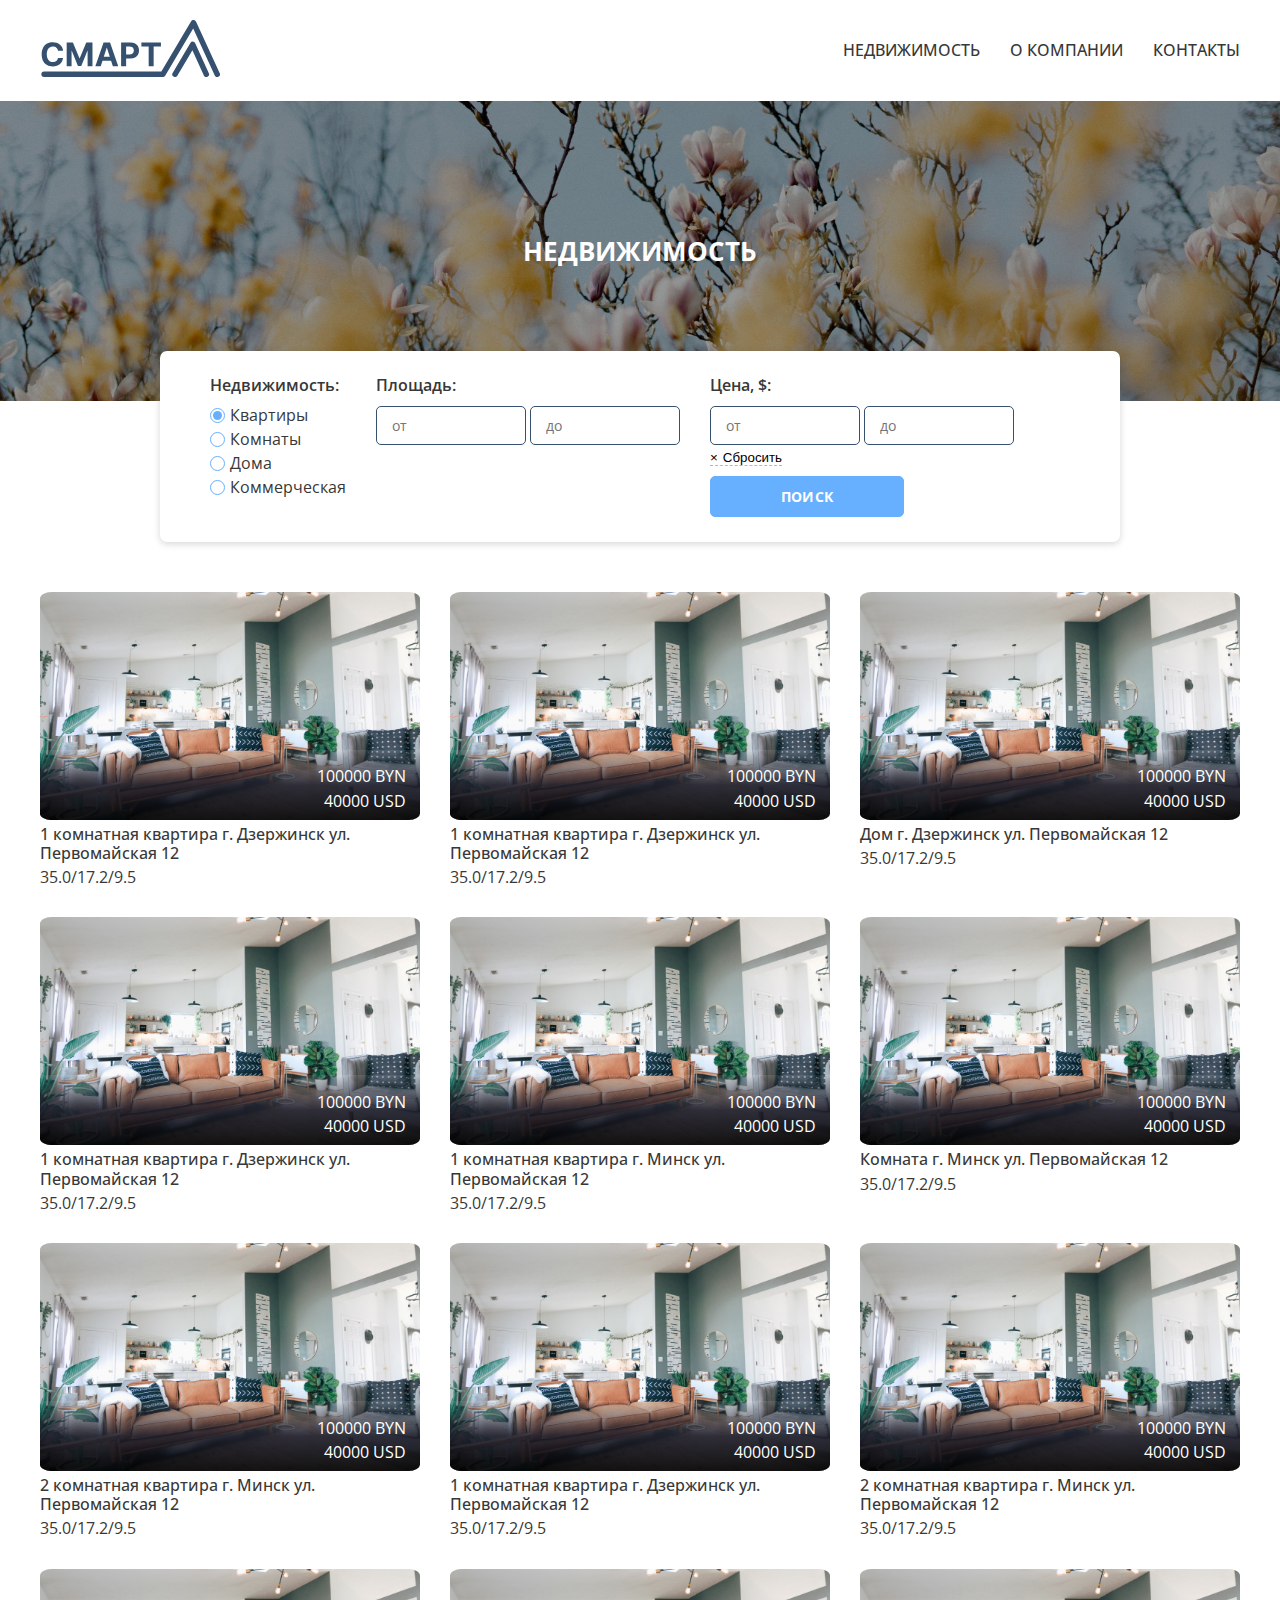
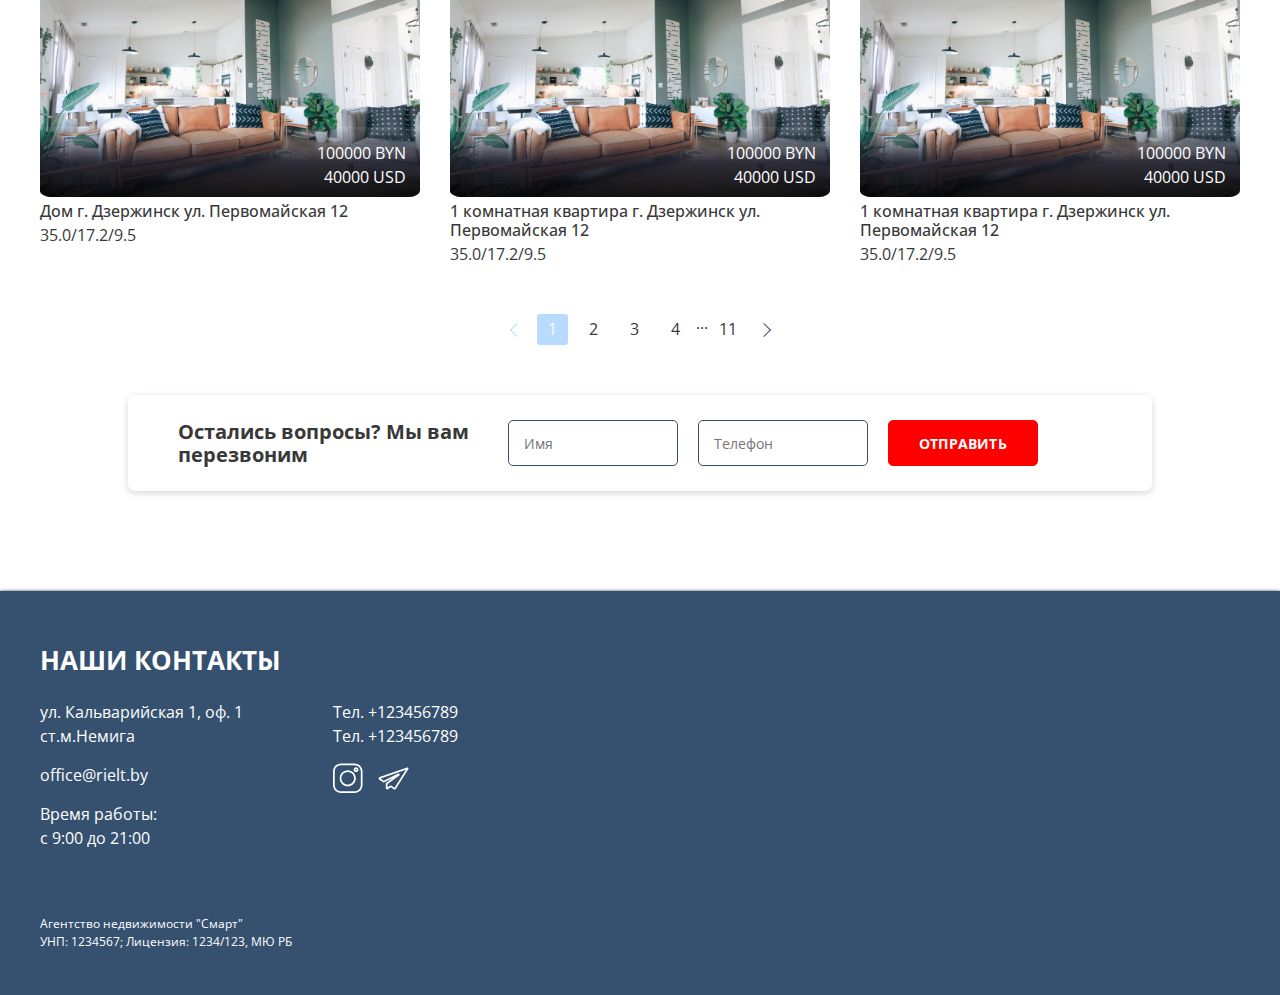
==== property.html @ 2ad7efad "add filter" ====
<!DOCTYPE html>
<html lang="en">
<head>
    <meta charset="UTF-8">
    <meta http-equiv="X-UA-Compatible" content="IE=edge">
    <meta name="viewport" content="width=device-width, initial-scale=1.0">
    <title>Недвижимость</title>
    <link rel="stylesheet" href="css/reset.css">
    <link rel="stylesheet" href="css/style.css">
</head>
<body>
    <header class="header">
        <div class="container">
            <div class="header__wrap">
                <a href="index.html" class="logo">
                    <img src="img/logo.svg" alt="" class="logo__img">
                </a>
                <nav class="menu" id="menu">
                    <ul class="menu__list">
                        <li class="menu__item">
                            <a href="property.html" class="menu__link">НЕДВИЖИМОСТЬ</a>
                        </li>
                        <li class="menu__item">
                            <a href="#" class="menu__link">О КОМПАНИИ</a>
                        </li>
                        <li class="menu__item">
                            <a href="#contacts" class="menu__link">КОНТАКТЫ</a>
                        </li>
                    </ul>
                </nav>
                <div class="popup-bg"></div>
                <div class="burger" id="burger">
                    <span></span>
                </div>
            </div>
        </div>
    </header>
    <main class="property">
        <div class="property__first-screen">
            <h1 class="property__title title">НЕДВИЖИМОСТЬ</h1>
        </div>
        <div class="container">
            <div class="filter">
                <form class="filter__form" name="filter" action="#" method="GET">
                    <div class="filter__col">
                        <div class="filter__title">Недвижимость:</div>
                        <div class="filter__box">
                            <div class="filter__box-item">
                                <input class="filter__box-radio" type="radio" value="flat" id="flat" name="type" checked>
                                <label class="filter__box-label" for="flat">Квартиры</label>
                            </div>
                            <div class="filter__box-item">
                                <input class="filter__box-radio" type="radio" value="room" id="room" name="type">
                                <label class="filter__box-label" for="room">Комнаты</label>
                            </div>
                            <div class="filter__box-item">
                                <input class="filter__box-radio" type="radio" value="house" id="house" name="type">
                                <label class="filter__box-label" for="house">Дома</label>
                            </div>
                            <div class="filter__box-item">
                                <input class="filter__box-radio" type="radio" value="commercial" id="commercial" name="type">
                                <label class="filter__box-label" for="commercial">Коммерческая</label>
                            </div>
                        </div>
                    </div>
                    <div class="filter__col">
                        <div class="filter__title">Площадь:</div>
                        <div class="filter__box">
                            <input min="0" name="min-area" type="number" class="filter__form-input" placeholder="от">
                            <input min="0" name="max-area" type="number" class="filter__form-input" placeholder="до">
                        </div>
                    </div>
                    <div class="filter__col">
                        <div class="filter__title">Цена, $:</div>
                        <div class="filter__box">
                            <input min="0" name="min-price" type="number" class="filter__form-input" placeholder="от">
                            <input min="0" name="max-price" type="number" class="filter__form-input" placeholder="до">
                        </div>
                        <button class="filter__form-reset"  type="reset">Сбросить</button><br>
                        <button class="filter__form-btn" type="submit">Поиск</button>
                    </div>
                </form>
            </div>
            <div class="property__items">
                <a href="#" class="property__item" data-type="flat">
                    <div class="property__item-header">
                        <div class="property__item-bg"></div>
                        <div class="property__item-price">
                            <div class="property__item-price_byn">100000 BYN</div>
                            <div class="property__item-price_usd">40000 USD</div>
                        </div>
                    </div>
                    <div class="property__item-content">
                        <div class="property__item-title">1 комнатная квартира г. Дзержинск ул. Первомайская 12</div>
                        <div class="property__item-desc">35.0/17.2/9.5</div>
                    </div>
                </a>
                <a href="#" class="property__item" data-type="flat">
                    <div class="property__item-header">
                        <div class="property__item-bg"></div>
                        <div class="property__item-price">
                            <div class="property__item-price_byn">100000 BYN</div>
                            <div class="property__item-price_usd">40000 USD</div>
                        </div>
                    </div>
                    <div class="property__item-content">
                        <div class="property__item-title">1 комнатная квартира г. Дзержинск ул. Первомайская 12</div>
                        <div class="property__item-desc">35.0/17.2/9.5</div>
                    </div>
                </a>
                <a href="#" class="property__item" data-type="house">
                    <div class="property__item-header">
                        <div class="property__item-bg"></div>
                        <div class="property__item-price">
                            <div class="property__item-price_byn">100000 BYN</div>
                            <div class="property__item-price_usd">40000 USD</div>
                        </div>
                    </div>
                    <div class="property__item-content">
                        <div class="property__item-title">Дом г. Дзержинск ул. Первомайская 12</div>
                        <div class="property__item-desc">35.0/17.2/9.5</div>
                    </div>
                </a>
                <a href="#" class="property__item" data-type="flat">
                    <div class="property__item-header">
                        <div class="property__item-bg"></div>
                        <div class="property__item-price">
                            <div class="property__item-price_byn">100000 BYN</div>
                            <div class="property__item-price_usd">40000 USD</div>
                        </div>
                    </div>
                    <div class="property__item-content">
                        <div class="property__item-title">1 комнатная квартира г. Дзержинск ул. Первомайская 12</div>
                        <div class="property__item-desc">35.0/17.2/9.5</div>
                    </div>
                </a>
                <a href="#" class="property__item" data-type="flat">
                    <div class="property__item-header">
                        <div class="property__item-bg"></div>
                        <div class="property__item-price">
                            <div class="property__item-price_byn">100000 BYN</div>
                            <div class="property__item-price_usd">40000 USD</div>
                        </div>
                    </div>
                    <div class="property__item-content">
                        <div class="property__item-title">1 комнатная квартира г. Минск ул. Первомайская 12</div>
                        <div class="property__item-desc">35.0/17.2/9.5</div>
                    </div>
                </a>
                <a href="#" class="property__item" data-type="room">
                    <div class="property__item-header">
                        <div class="property__item-bg"></div>
                        <div class="property__item-price">
                            <div class="property__item-price_byn">100000 BYN</div>
                            <div class="property__item-price_usd">40000 USD</div>
                        </div>
                    </div>
                    <div class="property__item-content">
                        <div class="property__item-title">Комната г. Минск ул. Первомайская 12</div>
                        <div class="property__item-desc">35.0/17.2/9.5</div>
                    </div>
                </a>
                <a href="#" class="property__item" data-type="flat">
                    <div class="property__item-header">
                        <div class="property__item-bg"></div>
                        <div class="property__item-price">
                            <div class="property__item-price_byn">100000 BYN</div>
                            <div class="property__item-price_usd">40000 USD</div>
                        </div>
                    </div>
                    <div class="property__item-content">
                        <div class="property__item-title">2 комнатная квартира г. Минск ул. Первомайская 12</div>
                        <div class="property__item-desc">35.0/17.2/9.5</div>
                    </div>
                </a>
                <a href="#" class="property__item" data-type="flat">
                    <div class="property__item-header">
                        <div class="property__item-bg"></div>
                        <div class="property__item-price">
                            <div class="property__item-price_byn">100000 BYN</div>
                            <div class="property__item-price_usd">40000 USD</div>
                        </div>
                    </div>
                    <div class="property__item-content">
                        <div class="property__item-title">1 комнатная квартира г. Дзержинск ул. Первомайская 12</div>
                        <div class="property__item-desc">35.0/17.2/9.5</div>
                    </div>
                </a>
                <a href="#" class="property__item" data-type="flat">
                    <div class="property__item-header">
                        <div class="property__item-bg"></div>
                        <div class="property__item-price">
                            <div class="property__item-price_byn">100000 BYN</div>
                            <div class="property__item-price_usd">40000 USD</div>
                        </div>
                    </div>
                    <div class="property__item-content">
                        <div class="property__item-title">2 комнатная квартира г. Минск ул. Первомайская 12</div>
                        <div class="property__item-desc">35.0/17.2/9.5</div>
                    </div>
                </a>
                <a href="#" class="property__item" data-type="house">
                    <div class="property__item-header">
                        <div class="property__item-bg"></div>
                        <div class="property__item-price">
                            <div class="property__item-price_byn">100000 BYN</div>
                            <div class="property__item-price_usd">40000 USD</div>
                        </div>
                    </div>
                    <div class="property__item-content">
                        <div class="property__item-title">Дом г. Дзержинск ул. Первомайская 12</div>
                        <div class="property__item-desc">35.0/17.2/9.5</div>
                    </div>
                </a>
                <a href="#" class="property__item" data-type="flat">
                    <div class="property__item-header">
                        <div class="property__item-bg"></div>
                        <div class="property__item-price">
                            <div class="property__item-price_byn">100000 BYN</div>
                            <div class="property__item-price_usd">40000 USD</div>
                        </div>
                    </div>
                    <div class="property__item-content">
                        <div class="property__item-title">1 комнатная квартира г. Дзержинск ул. Первомайская 12</div>
                        <div class="property__item-desc">35.0/17.2/9.5</div>
                    </div>
                </a>
                <a href="#" class="property__item" data-type="flat">
                    <div class="property__item-header">
                        <div class="property__item-bg"></div>
                        <div class="property__item-price">
                            <div class="property__item-price_byn">100000 BYN</div>
                            <div class="property__item-price_usd">40000 USD</div>
                        </div>
                    </div>
                    <div class="property__item-content">
                        <div class="property__item-title">1 комнатная квартира г. Дзержинск ул. Первомайская 12</div>
                        <div class="property__item-desc">35.0/17.2/9.5</div>
                    </div>
                </a>
            </div>
            <div class="pagination">
                <a href="#" class="pagination__arrow pagination__arrow-prev disabled" ></a>
                <a href="#" class="pagination__link active">1</a>
                <a href="#" class="pagination__link">2</a>
                <a href="#" class="pagination__link">3</a>
                <a href="#" class="pagination__link">4</a>
                <span class="pagination__dott">...</span>
                <a href="#" class="pagination__link">11</a>
                <a href="#" class="pagination__arrow pagination__arrow-next"></a>
            </div>
        </div>
    </main>
    <div class="callback">
        <!--добавить валидацию-->
        <p class="callback__form-title">Остались вопросы? Мы вам перезвоним</p>
        <form class="callback__form" action="#" method="get">
            <input type="text" class="callback__form-name callback__form-input" placeholder="Имя" required>
            <input type="tel" class="callback__form-tel callback__form-input" placeholder="Телефон" required>
            <input type="submit" value="Отправить" class="callback__form-btn ">
        </form>
    </div>
    <footer class="footer" id="contacts">
        <div class="container">
            <div class="footer__contacts">
                <div class="footer__content">
                    <h2 class="footer__title title">НАШИ КОНТАКТЫ</h2>
                    <div class="footer__content-cols">
                        <div class="footer__content-col">
                            <div class="footer__content-item">
                                <a href="https://yandex.by/maps/-/CCUNQYvogB" class="footer__address" target="_blank">ул. Кальварийская 1, оф. 1 <br> ст.м.Немига</a>
                            </div>
                            <div class="footer__content-item">
                                <a href="mailto:office@rielt.by" class="footer__mail">office@rielt.by</a>
                            </div>
                            <div class="footer__content-item">
                                <p class="footer__working-hours">Время работы: <br> с 9:00 до 21:00</p>
                            </div>
                        </div>
                        <div class="footer__content-col">
                            <div class="footer__content-item">
                                <a href="tel:123456789" class="footer_phone">Тел. +123456789</a><br>
                                <a href="tel:123456789" class="footer_phone">Тел. +123456789</a>
                            </div>
                            <div class="footer__content-item">
                                <a href="#" class="footer__social">
                                    <img src="img/instagram.svg" alt="instagram">
                                    <img src="img/telegram.svg" alt="telegram">
                                </a>
                            </div>
                        </div>
                    </div>
                    <p class="footer__copyright">
                        Агентство недвижимости "Смарт" <br>
                        УНП: 1234567; Лицензия: 1234/123, МЮ РБ
                    </p>
                </div>
                <div class="footer__map">
                    <iframe src="https://yandex.ru/map-widget/v1/?um=constructor%3Ac24a144d5765970cf9c110d0d3dce384e43385ae3bd8b973ca056205f25eb7f3&amp;source=constructor" width="100%" height="400" frameborder="0"></iframe>
                </div>
            </div>

        </div>
    </footer>
    <script src="js/script.js"></script>
</body>
</html>
---- css/style.css ----
@import url("https://fonts.googleapis.com/css2?family=Open+Sans:wght@400;500;600;700&display=swap");
body {
  font-size: 16px;
  line-height: 1.2;
  font-family: 'Open Sans', sans-serif;
  color: #383838;
}

@media (max-width: 768px) {
  body.lock {
    overflow: hidden;
  }
}

a {
  color: inherit;
}

.container {
  max-width: 1240px;
  padding: 0 20px;
  margin: 0 auto;
}

@media (max-width: 768px) {
  .container {
    padding: 0 10px;
  }
}

.title {
  font-size: 26px;
  text-transform: uppercase;
}

@media (max-width: 768px) {
  .title {
    font-size: 22px;
  }
}

.header {
  padding: 20px 0;
}

.header__wrap {
  display: -webkit-box;
  display: -ms-flexbox;
  display: flex;
  -webkit-box-pack: justify;
      -ms-flex-pack: justify;
          justify-content: space-between;
  -webkit-box-align: center;
      -ms-flex-align: center;
          align-items: center;
}

.logo {
  width: 180px;
}

@media (max-width: 992px) {
  .logo {
    width: 100px;
  }
}

.logo__img {
  width: 100%;
}

.menu {
  font-weight: 500;
  position: relative;
}

@media (max-width: 768px) {
  .menu {
    background-color: #000000;
    -webkit-box-orient: vertical;
    -webkit-box-direction: normal;
        -ms-flex-direction: column;
            flex-direction: column;
    position: fixed;
    top: 0;
    right: 0;
    width: 300px;
    height: 100vh;
    -webkit-transform: translateX(100%);
            transform: translateX(100%);
    -webkit-transition: all .3s;
    transition: all .3s;
    z-index: 3;
  }
  .menu.active {
    -webkit-transform: translateX(0);
            transform: translateX(0);
  }
}

.menu__list {
  display: -webkit-box;
  display: -ms-flexbox;
  display: flex;
}

@media (max-width: 768px) {
  .menu__list {
    -webkit-box-orient: vertical;
    -webkit-box-direction: normal;
        -ms-flex-direction: column;
            flex-direction: column;
    font-size: 20px;
    margin-top: 100px;
    color: #d4d4d4;
  }
}

.menu__item {
  margin-left: 30px;
}

@media (max-width: 768px) {
  .menu__item {
    margin-bottom: 50px;
    margin-right: auto;
  }
}

.popup-bg {
  content: '';
  background-color: rgba(50, 50, 50, 0.7);
  position: fixed;
  top: 0;
  left: 0;
  right: 0;
  bottom: 0;
  width: 100%;
  height: 100%;
  opacity: 0;
  visibility: hidden;
}

@media (max-width: 768px) {
  .popup-bg.active {
    visibility: visible;
    opacity: 1;
  }
}

.burger {
  display: none;
}

@media (max-width: 768px) {
  .burger {
    display: block;
    margin-left: 20px;
    width: 30px;
    height: 20px;
    position: relative;
    z-index: 3;
  }
  .burger::before {
    content: '';
    width: 100%;
    height: 2px;
    background-color: #000;
    position: absolute;
    top: 0;
    left: 0;
    -webkit-transition: all .3s;
    transition: all .3s;
  }
  .burger::after {
    content: '';
    width: 100%;
    height: 2px;
    background-color: #000;
    position: absolute;
    bottom: 0;
    left: 0;
    -webkit-transition: all .3s;
    transition: all .3s;
  }
  .burger span {
    width: 100%;
    height: 2px;
    background-color: #000;
    position: absolute;
    top: 9px;
    left: 0;
  }
  .burger.active::before {
    -webkit-transform: rotate(45deg);
            transform: rotate(45deg);
    top: 9px;
    background-color: #d4d4d4;
  }
  .burger.active::after {
    -webkit-transform: rotate(-45deg);
            transform: rotate(-45deg);
    bottom: 9px;
    background-color: #d4d4d4;
  }
  .burger.active span {
    display: none;
  }
}

.first-screen {
  background: url(../img/bg-min.jpg) center no-repeat;
  background-size: cover;
}

@media (max-width: 540px) {
  .first-screen {
    background: url(../img/bg-500.jpg);
  }
}

.first-screen__wrap {
  display: -webkit-box;
  display: -ms-flexbox;
  display: flex;
  -webkit-box-align: center;
      -ms-flex-align: center;
          align-items: center;
  height: 500px;
}

@media (max-width: 768px) {
  .first-screen__wrap {
    height: 400px;
  }
}

@media (max-width: 540px) {
  .first-screen__wrap {
    height: 300px;
  }
}

.first-screen__title {
  color: #fff;
  font-size: 50px;
  max-width: 500px;
}

@media (max-width: 1100px) {
  .first-screen__title {
    font-size: 36px;
    max-width: 400px;
  }
}

@media (max-width: 768px) {
  .first-screen__title {
    font-size: 28px;
    max-width: 300px;
    margin-left: 25px;
  }
}

@media (max-width: 540px) {
  .first-screen__title {
    font-size: 24px;
  }
}

.callback {
  width: 80%;
  margin: -50px auto 100px;
  background-color: #fff;
  -webkit-box-shadow: 0px 2px 7px rgba(56, 56, 56, 0.2);
          box-shadow: 0px 2px 7px rgba(56, 56, 56, 0.2);
  padding: 25px 50px;
  border-radius: 7px;
  display: -webkit-box;
  display: -ms-flexbox;
  display: flex;
  gap: 15px 30px;
}

@media (max-width: 1240px) {
  .callback {
    -webkit-box-orient: vertical;
    -webkit-box-direction: normal;
        -ms-flex-direction: column;
            flex-direction: column;
    -webkit-box-align: center;
        -ms-flex-align: center;
            align-items: center;
    text-align: center;
  }
}

@media (max-width: 460px) {
  .callback {
    width: 90%;
  }
}

.callback__form {
  display: -webkit-box;
  display: -ms-flexbox;
  display: flex;
  gap: 20px;
}

@media (max-width: 840px) {
  .callback__form {
    -webkit-box-orient: vertical;
    -webkit-box-direction: normal;
        -ms-flex-direction: column;
            flex-direction: column;
  }
}

.callback__form-title {
  font-size: 20px;
  line-height: 23px;
  font-weight: 700;
  width: 300px;
}

@media (max-width: 1240px) {
  .callback__form-title {
    width: 100%;
  }
}

@media (max-width: 540px) {
  .callback__form-title {
    font-size: 18px;
    line-height: 20px;
  }
}

.callback__form-input {
  border: 1px solid #35516f;
  border-radius: 5px;
  font-size: 14px;
  line-height: 17px;
  font-family: 'Open Sans', sans-serif;
  padding: 10px 15px;
  width: 170px;
}

@media (max-width: 840px) {
  .callback__form-input {
    width: 300px;
  }
}

@media (max-width: 460px) {
  .callback__form-input {
    width: 200px;
  }
}

.callback__form-input:focus {
  outline: 1px solid #ffffff;
}

.callback__form-input::-webkit-input-placeholder {
  font-family: 'Open Sans', sans-serif;
  font-size: 14px;
  line-height: 17px;
}

.callback__form-input:-ms-input-placeholder {
  font-family: 'Open Sans', sans-serif;
  font-size: 14px;
  line-height: 17px;
}

.callback__form-input::-ms-input-placeholder {
  font-family: 'Open Sans', sans-serif;
  font-size: 14px;
  line-height: 17px;
}

.callback__form-input::placeholder {
  font-family: 'Open Sans', sans-serif;
  font-size: 14px;
  line-height: 17px;
}

.callback__form-btn {
  padding: 10px 30px;
  border: none;
  background-color: red;
  border: 1px solid red;
  -webkit-transition: all 0.3s;
  transition: all 0.3s;
  border-radius: 5px;
  cursor: pointer;
  font-size: 14px;
  font-weight: 700;
  letter-spacing: 0.2px;
  font-family: 'Open Sans', sans-serif;
  color: #fff;
  text-transform: uppercase;
}

.callback__form-btn:hover {
  background-color: #cc0000;
  border-color: #cc0000;
}

.about {
  margin-bottom: 150px;
}

.about__title {
  text-align: center;
  margin-bottom: 50px;
}

@media (max-width: 768px) {
  .about__title {
    margin-bottom: 30px;
  }
}

.about__list {
  display: -webkit-box;
  display: -ms-flexbox;
  display: flex;
  -webkit-box-pack: center;
      -ms-flex-pack: center;
          justify-content: center;
  -ms-flex-wrap: wrap;
      flex-wrap: wrap;
  gap: 40px;
  list-style: none;
}

@media (max-width: 992px) {
  .about__list {
    gap: 20px;
  }
}

@media (max-width: 540px) {
  .about__list {
    gap: 10px;
  }
}

.about__item {
  height: 284px;
  width: 284px;
  border-radius: 7px;
  background-color: #35516f;
  display: -webkit-box;
  display: -ms-flexbox;
  display: flex;
  -webkit-box-orient: vertical;
  -webkit-box-direction: normal;
      -ms-flex-direction: column;
          flex-direction: column;
  -webkit-box-pack: center;
      -ms-flex-pack: center;
          justify-content: center;
  -webkit-box-align: center;
      -ms-flex-align: center;
          align-items: center;
  padding: 25px;
  font-size: 28px;
  color: #fff;
  text-align: center;
  -webkit-transition: all 0.3s;
  transition: all 0.3s;
}

@media (max-width: 768px) {
  .about__item {
    width: 200px;
    height: 200px;
    font-size: 20px;
    padding: 15px 10px;
  }
}

@media (max-width: 500px) {
  .about__item {
    width: 140px;
    height: 140px;
    font-size: 16px;
  }
}

.about__item:hover {
  background-color: #456a92;
}

.about__item span {
  font-size: 46px;
  font-weight: 700;
}

@media (max-width: 992px) {
  .about__item span {
    font-size: 36px;
  }
}

@media (max-width: 500px) {
  .about__item span {
    font-size: 20px;
  }
}

.team {
  margin-bottom: 150px;
}

.team__wrap {
  text-align: center;
}

.team__title {
  margin-bottom: 50px;
  text-align: center;
}

@media (max-width: 768px) {
  .team__title {
    margin-bottom: 30px;
  }
}

.team__list {
  list-style: none;
  display: -webkit-box;
  display: -ms-flexbox;
  display: flex;
  -webkit-box-pack: center;
      -ms-flex-pack: center;
          justify-content: center;
  -ms-flex-wrap: wrap;
      flex-wrap: wrap;
  gap: 30px;
  margin-bottom: 50px;
}

.team__item {
  width: 277px;
  -webkit-box-shadow: 0px 1px 2px #c4ccd6;
          box-shadow: 0px 1px 2px #c4ccd6;
  padding-bottom: 15px;
  border-radius: 5px;
  overflow: hidden;
}

@media (max-width: 1240px) {
  .team__item {
    width: 240px;
  }
}

.team__item-img {
  width: 100%;
  height: 360px;
  -o-object-fit: cover;
     object-fit: cover;
  -o-object-position: center top;
     object-position: center top;
}

@media (max-width: 1240px) {
  .team__item-img {
    height: 320px;
  }
}

.team__item-name {
  font-weight: 700;
  margin: 10px 0;
  font-size: 20px;
}

@media (max-width: 768px) {
  .team__item-name {
    font-size: 18px;
    margin-bottom: 5px;
  }
}

.team__btn {
  padding: 20px 40px;
  background-color: #007bff;
  border-radius: 7px;
  color: #fff;
  display: inline-block;
  text-align: center;
  -webkit-transition: all .3s;
  transition: all .3s;
  font-weight: 700;
  letter-spacing: 0.2px;
  text-transform: uppercase;
}

@media (max-width: 768px) {
  .team__btn {
    padding: 20px 20px;
  }
}

.team__btn:hover {
  background-color: #3395ff;
}

.work {
  margin-bottom: 150px;
}

.work__title {
  text-align: center;
  margin-bottom: 50px;
}

@media (max-width: 768px) {
  .work__title {
    margin-bottom: 30px;
  }
}

.work__list {
  list-style: none;
  position: relative;
}

.work__list::before {
  content: '';
  position: absolute;
  top: 10px;
  bottom: 40px;
  left: 50%;
  border-left: 1px solid #b9dbff;
}

@media (max-width: 992px) {
  .work__list::before {
    display: none;
  }
}

.work__item {
  display: -webkit-box;
  display: -ms-flexbox;
  display: flex;
  width: 50%;
  min-height: 130px;
  position: relative;
  margin-bottom: 50px;
  font-size: 20px;
}

@media (max-width: 992px) {
  .work__item {
    width: 100%;
  }
}

.work__item:hover .work__item-num {
  background-color: #86c1ff;
}

.work__item:hover .work__item-content {
  -webkit-box-shadow: 1px 2px 10px #c3c7cb;
          box-shadow: 1px 2px 10px #c3c7cb;
}

.work__item:nth-child(even) {
  margin-left: auto;
}

.work__item-content {
  margin-right: 80px;
  padding: 30px 50px;
  -webkit-box-shadow: 0px 1px 10px #e2e6eb;
          box-shadow: 0px 1px 10px #e2e6eb;
  position: relative;
  -webkit-transition: all 0.3s;
  transition: all 0.3s;
}

@media (max-width: 992px) {
  .work__item-content {
    margin-left: 170px;
    width: 600px;
    margin-right: 0;
  }
}

.work__item-content::after {
  content: '';
  position: absolute;
  top: 50%;
  left: 100%;
  border-left: 25px solid #f1f1f1;
  border-top: 10px solid transparent;
  border-bottom: 25px solid transparent;
  border-right: 10px solid transparent;
  -webkit-transform: translateY(-50%);
          transform: translateY(-50%);
}

@media (max-width: 992px) {
  .work__item-content::after {
    left: auto;
    right: 100%;
    border-left: 10px solid transparent;
    border-top: 10px solid transparent;
    border-bottom: 25px solid transparent;
    border-right: 25px solid #f1f1f1;
  }
}

.work__item:nth-child(even) .work__item-content {
  margin-right: 0;
  margin-left: 170px;
}

.work__item:nth-child(even) .work__item-content::after {
  left: auto;
  right: 100%;
  border-left: 10px solid transparent;
  border-top: 10px solid transparent;
  border-bottom: 25px solid transparent;
  border-right: 25px solid #f1f1f1;
}

.work__item-title {
  font-size: 20px;
  font-weight: 700;
  margin-bottom: 10px;
  text-transform: uppercase;
}

.work__item-num {
  position: absolute;
  top: 10px;
  right: 0px;
  width: 100px;
  height: 100px;
  background-color: #b9dbff;
  border-radius: 50%;
  margin: 0 -50px;
  display: -webkit-box;
  display: -ms-flexbox;
  display: flex;
  -webkit-box-pack: center;
      -ms-flex-pack: center;
          justify-content: center;
  -webkit-box-align: center;
      -ms-flex-align: center;
          align-items: center;
  color: #007bff;
  font-weight: 700;
  font-size: 20px;
  -webkit-transition: all 0.3s;
  transition: all 0.3s;
}

@media (max-width: 992px) {
  .work__item-num {
    right: 90%;
  }
}

.work__item-num span {
  width: 50px;
  height: 50px;
  border-radius: 50%;
  background-color: #fff;
  text-align: center;
  padding-top: 13px;
}

.work__item:nth-child(even) .work__item-num {
  position: absolute;
  top: 10px;
  right: 100%;
}

@media (max-width: 992px) {
  .work__item:nth-child(even) .work__item-num {
    right: 90%;
  }
}

.footer {
  background-color: #35516f;
  color: #fff;
  -webkit-box-shadow: 0 0 3px #35516f;
          box-shadow: 0 0 3px #35516f;
}

.footer__contacts {
  display: -webkit-box;
  display: -ms-flexbox;
  display: flex;
  -webkit-box-pack: justify;
      -ms-flex-pack: justify;
          justify-content: space-between;
  gap: 50px;
}

.footer__content {
  padding: 50px 0 30px;
  line-height: 1.5;
}

.footer__content-item {
  margin-bottom: 15px;
}

.footer__title {
  margin-bottom: 20px;
}

.footer__content-cols {
  display: -webkit-box;
  display: -ms-flexbox;
  display: flex;
  gap: 90px;
  margin-bottom: 50px;
}

.footer__social {
  display: -webkit-box;
  display: -ms-flexbox;
  display: flex;
  gap: 15px;
}

.footer__copyright {
  font-size: 12px;
}

.footer__map {
  width: 50%;
}

.property {
  margin-bottom: 100px;
}

.property__title {
  color: #fff;
  text-align: center;
}

.property__first-screen {
  background: url(../img/property-bg-min.jpg) center no-repeat;
  background-size: cover;
  height: 300px;
  display: -webkit-box;
  display: -ms-flexbox;
  display: flex;
  -webkit-box-pack: center;
      -ms-flex-pack: center;
          justify-content: center;
  -webkit-box-align: center;
      -ms-flex-align: center;
          align-items: center;
}

.property__items {
  display: -ms-grid;
  display: grid;
  -ms-grid-columns: (1fr)[3];
      grid-template-columns: repeat(3, 1fr);
  gap: 30px;
}

.property__item.hide {
  display: none;
}

.property__item-header {
  padding-top: 60%;
  position: relative;
  border-radius: 3%;
  overflow: hidden;
  margin-bottom: 5px;
}

.property__item-bg {
  background: url(../img/flat.jpg) center no-repeat;
  background-size: cover;
  height: 100%;
  width: 100%;
  position: absolute;
  top: 0;
  left: 0;
}

.property__item-bg::after {
  content: '';
  background: -webkit-gradient(linear, left bottom, left top, from(black), color-stop(50%, #1f1f2b), to(rgba(255, 255, 255, 0.1)));
  background: linear-gradient(0deg, black 0%, #1f1f2b 50%, rgba(255, 255, 255, 0.1) 100%);
  opacity: 0.9;
  position: absolute;
  bottom: 0;
  left: 0;
  right: 0;
  height: 70px;
}

.property__item-price {
  position: absolute;
  right: 0;
  bottom: 0;
  padding: 9px 14px;
  color: #fff;
  text-align: right;
}

.property__item-price_byn {
  margin-bottom: 5px;
}

.property__item-title {
  margin-bottom: 5px;
  font-weight: 500;
}

.filter {
  margin: -50px auto 50px;
  width: 80%;
  background-color: #fff;
  -webkit-box-shadow: 0px 2px 7px rgba(56, 56, 56, 0.2);
          box-shadow: 0px 2px 7px rgba(56, 56, 56, 0.2);
  padding: 25px 50px;
  border-radius: 7px;
}

.filter__title {
  margin-bottom: 10px;
  font-weight: 600;
}

.filter__box-item {
  margin-bottom: 5px;
  display: -webkit-box;
  display: -ms-flexbox;
  display: flex;
  -webkit-box-align: center;
      -ms-flex-align: center;
          align-items: center;
}

.filter__box-radio {
  opacity: 0;
  width: 0;
  height: 0;
  visibility: hidden;
  position: absolute;
}

.filter__box-radio:checked ~ .filter__box-label::after {
  background-color: #66b0ff;
}

.filter__box-label {
  position: relative;
  padding-left: 20px;
}

.filter__box-label::before {
  content: '';
  width: 15px;
  height: 15px;
  border: 1px solid #66b0ff;
  border-radius: 50%;
  position: absolute;
  top: 2px;
  left: 0;
}

.filter__box-label::after {
  content: '';
  width: 9px;
  height: 9px;
  background-color: transparent;
  border-radius: 50%;
  position: absolute;
  top: 5px;
  left: 3px;
}

.filter__form {
  display: -webkit-box;
  display: -ms-flexbox;
  display: flex;
  gap: 30px;
}

.filter__form-input {
  border: 1px solid #35516f;
  border-radius: 5px;
  font-size: 14px;
  line-height: 17px;
  font-family: 'Open Sans', sans-serif;
  padding: 10px 15px;
  width: 150px;
}

.filter__form-input:focus {
  outline: 1px solid #ffffff;
}

.filter__form-btn {
  padding: 10px 70px;
  border: none;
  background-color: #66b0ff;
  border: 1px solid #66b0ff;
  -webkit-transition: all 0.3s;
  transition: all 0.3s;
  border-radius: 5px;
  cursor: pointer;
  font-size: 14px;
  font-weight: 700;
  letter-spacing: 0.2px;
  font-family: 'Open Sans', sans-serif;
  color: #fff;
  text-transform: uppercase;
  margin-top: 10px;
}

.filter__form-btn:hover {
  background-color: #0062cc;
  border-color: #0062cc;
}

.filter__form-reset {
  border: none;
  background-color: transparent;
  cursor: pointer;
  margin-top: 5px;
  border-bottom: 1px dashed #b8b8b8;
  padding: 0;
}

.filter__form-reset::before {
  content: '\00d7';
  padding-right: 5px;
}

.pagination {
  display: -webkit-box;
  display: -ms-flexbox;
  display: flex;
  -webkit-box-pack: center;
      -ms-flex-pack: center;
          justify-content: center;
  padding: 50px 0 0;
}

.pagination__link {
  margin: 0 5px;
  display: block;
  width: 31px;
  height: 31px;
  text-align: center;
  line-height: 31px;
  border-radius: 3px;
}

.pagination__link.active {
  background-color: #b9dbff;
  color: #fff;
  cursor: default;
  pointer-events: none;
}

.pagination__arrow::after {
  content: '';
  width: 10px;
  height: 10px;
  border-color: #35516f;
  border-style: solid;
  border-width: 0 0 1px 1px;
  display: block;
  position: relative;
  top: 11px;
}

.pagination__arrow-prev::after {
  -webkit-transform: translateX(-10px) rotate(45deg);
          transform: translateX(-10px) rotate(45deg);
}

.pagination__arrow-next::after {
  -webkit-transform: translateX(10px) rotate(225deg);
          transform: translateX(10px) rotate(225deg);
}

.pagination__arrow.disabled {
  cursor: default;
  pointer-events: none;
}

.pagination__arrow.disabled::after {
  border-color: #b9dbff;
}
/*# sourceMappingURL=style.css.map */
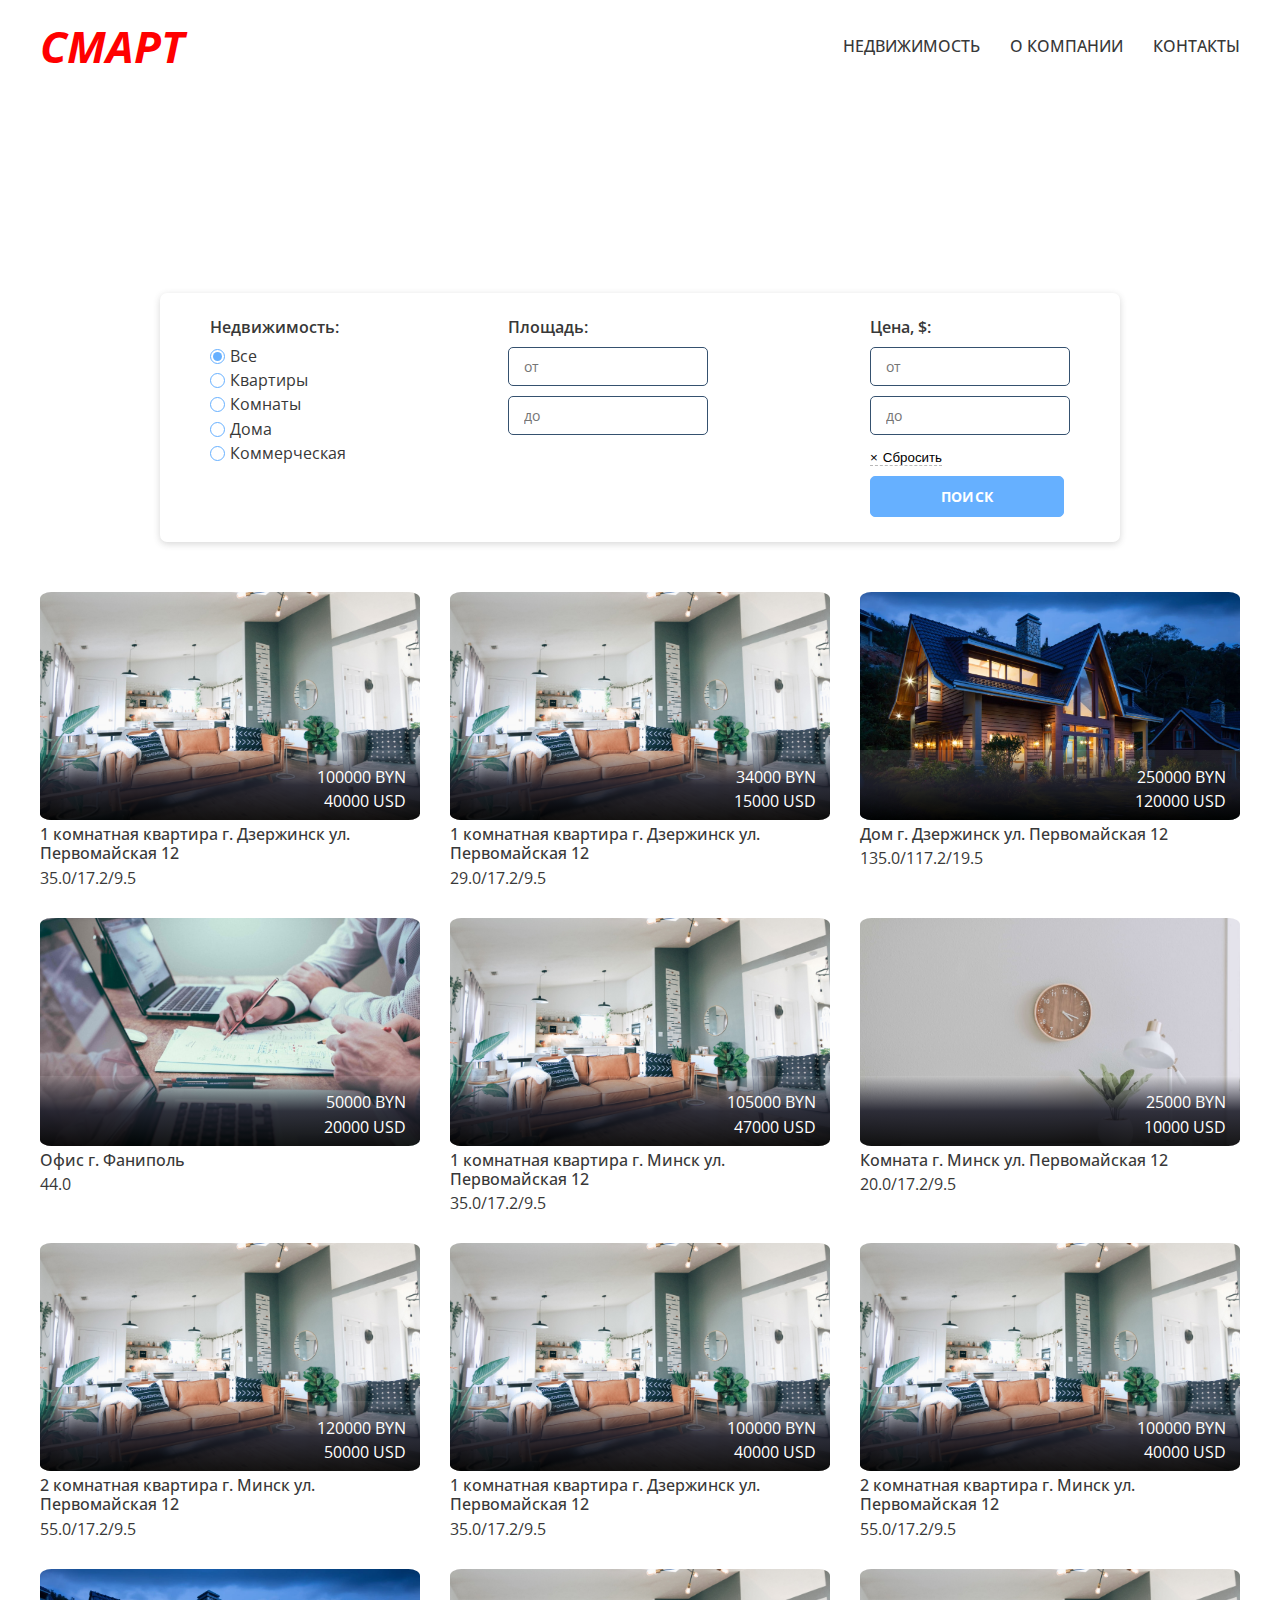
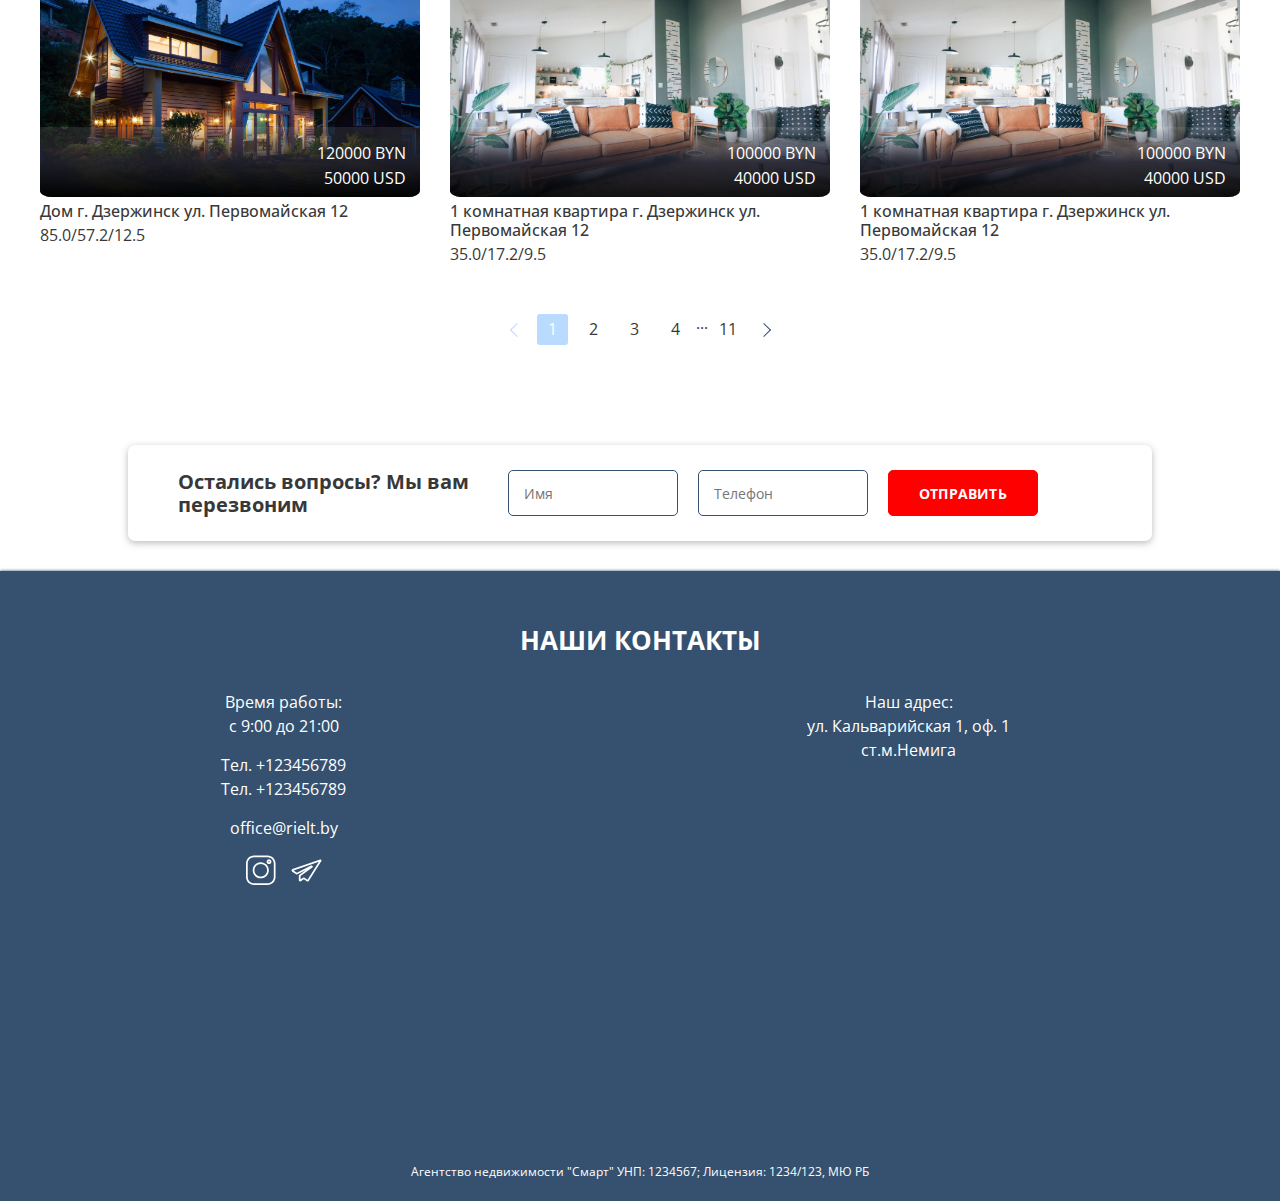
==== commit ee942ddd: "add adaptive" ====
--- a/property.html
+++ b/property.html
@@ -1,10 +1,10 @@
 <!DOCTYPE html>
-<html lang="en">
+<html lang="ru" style="scroll-behavior: smooth;">
 <head>
     <meta charset="UTF-8">
     <meta http-equiv="X-UA-Compatible" content="IE=edge">
     <meta name="viewport" content="width=device-width, initial-scale=1.0">
-    <title>Недвижимость</title>
+    <title>Недвижимость в Минске и Минской области</title>
     <link rel="stylesheet" href="css/reset.css">
     <link rel="stylesheet" href="css/style.css">
 </head>
@@ -13,7 +13,7 @@
         <div class="container">
             <div class="header__wrap">
                 <a href="index.html" class="logo">
-                    <img src="img/logo.svg" alt="" class="logo__img">
+                    Смарт
                 </a>
                 <nav class="menu" id="menu">
                     <ul class="menu__list">
@@ -46,7 +46,11 @@
                         <div class="filter__title">Недвижимость:</div>
                         <div class="filter__box">
                             <div class="filter__box-item">
-                                <input class="filter__box-radio" type="radio" value="flat" id="flat" name="type" checked>
+                                <input class="filter__box-radio" type="radio" value="all" id="all" name="type" checked>
+                                <label class="filter__box-label" for="all">Все</label>
+                            </div>
+                            <div class="filter__box-item">
+                                <input class="filter__box-radio" type="radio" value="flat" id="flat" name="type">
                                 <label class="filter__box-label" for="flat">Квартиры</label>
                             </div>
                             <div class="filter__box-item">
@@ -66,15 +70,15 @@
                     <div class="filter__col">
                         <div class="filter__title">Площадь:</div>
                         <div class="filter__box">
-                            <input min="0" name="min-area" type="number" class="filter__form-input" placeholder="от">
-                            <input min="0" name="max-area" type="number" class="filter__form-input" placeholder="до">
+                            <input min="0" name="minarea" type="number" class="filter__form-input" placeholder="от">
+                            <input min="0" name="maxarea" type="number" class="filter__form-input" placeholder="до">
                         </div>
                     </div>
                     <div class="filter__col">
                         <div class="filter__title">Цена, $:</div>
                         <div class="filter__box">
-                            <input min="0" name="min-price" type="number" class="filter__form-input" placeholder="от">
-                            <input min="0" name="max-price" type="number" class="filter__form-input" placeholder="до">
+                            <input min="0" name="minprice" type="number" class="filter__form-input" placeholder="от">
+                            <input min="0" name="maxprice" type="number" class="filter__form-input" placeholder="до">
                         </div>
                         <button class="filter__form-reset"  type="reset">Сбросить</button><br>
                         <button class="filter__form-btn" type="submit">Поиск</button>
@@ -82,64 +86,64 @@
                 </form>
             </div>
             <div class="property__items">
-                <a href="#" class="property__item" data-type="flat">
-                    <div class="property__item-header">
-                        <div class="property__item-bg"></div>
-                        <div class="property__item-price">
-                            <div class="property__item-price_byn">100000 BYN</div>
-                            <div class="property__item-price_usd">40000 USD</div>
-                        </div>
-                    </div>
-                    <div class="property__item-content">
-                        <div class="property__item-title">1 комнатная квартира г. Дзержинск ул. Первомайская 12</div>
-                        <div class="property__item-desc">35.0/17.2/9.5</div>
-                    </div>
-                </a>
-                <a href="#" class="property__item" data-type="flat">
-                    <div class="property__item-header">
-                        <div class="property__item-bg"></div>
-                        <div class="property__item-price">
-                            <div class="property__item-price_byn">100000 BYN</div>
-                            <div class="property__item-price_usd">40000 USD</div>
-                        </div>
-                    </div>
-                    <div class="property__item-content">
-                        <div class="property__item-title">1 комнатная квартира г. Дзержинск ул. Первомайская 12</div>
-                        <div class="property__item-desc">35.0/17.2/9.5</div>
-                    </div>
-                </a>
-                <a href="#" class="property__item" data-type="house">
-                    <div class="property__item-header">
-                        <div class="property__item-bg"></div>
-                        <div class="property__item-price">
-                            <div class="property__item-price_byn">100000 BYN</div>
-                            <div class="property__item-price_usd">40000 USD</div>
+                <a href="#" class="property__item" data-type="flat" data-price="40000" data-area="35">
+                    <div class="property__item-header">
+                        <div class="property__item-bg" style="background-image: url(img/flat.jpg);"></div>
+                        <div class="property__item-price">
+                            <div class="property__item-price_byn">100000 BYN</div>
+                            <div class="property__item-price_usd">40000 USD</div>
+                        </div>
+                    </div>
+                    <div class="property__item-content">
+                        <div class="property__item-title">1 комнатная квартира г. Дзержинск ул. Первомайская 12</div>
+                        <div class="property__item-desc">35.0/17.2/9.5</div>
+                    </div>
+                </a>
+                <a href="#" class="property__item" data-type="flat" data-price="15000" data-area="29">
+                    <div class="property__item-header">
+                        <div class="property__item-bg" style="background-image: url(img/flat.jpg);"></div>
+                        <div class="property__item-price">
+                            <div class="property__item-price_byn">34000 BYN</div>
+                            <div class="property__item-price_usd">15000 USD</div>
+                        </div>
+                    </div>
+                    <div class="property__item-content">
+                        <div class="property__item-title">1 комнатная квартира г. Дзержинск ул. Первомайская 12</div>
+                        <div class="property__item-desc">29.0/17.2/9.5</div>
+                    </div>
+                </a>
+                <a href="#" class="property__item" data-type="house" data-price="120000" data-area="135">
+                    <div class="property__item-header">
+                        <div class="property__item-bg" style="background-image: url(img/house.jpg);"></div>
+                        <div class="property__item-price">
+                            <div class="property__item-price_byn">250000 BYN</div>
+                            <div class="property__item-price_usd">120000 USD</div>
                         </div>
                     </div>
                     <div class="property__item-content">
                         <div class="property__item-title">Дом г. Дзержинск ул. Первомайская 12</div>
-                        <div class="property__item-desc">35.0/17.2/9.5</div>
-                    </div>
-                </a>
-                <a href="#" class="property__item" data-type="flat">
-                    <div class="property__item-header">
-                        <div class="property__item-bg"></div>
-                        <div class="property__item-price">
-                            <div class="property__item-price_byn">100000 BYN</div>
-                            <div class="property__item-price_usd">40000 USD</div>
-                        </div>
-                    </div>
-                    <div class="property__item-content">
-                        <div class="property__item-title">1 комнатная квартира г. Дзержинск ул. Первомайская 12</div>
-                        <div class="property__item-desc">35.0/17.2/9.5</div>
-                    </div>
-                </a>
-                <a href="#" class="property__item" data-type="flat">
-                    <div class="property__item-header">
-                        <div class="property__item-bg"></div>
-                        <div class="property__item-price">
-                            <div class="property__item-price_byn">100000 BYN</div>
-                            <div class="property__item-price_usd">40000 USD</div>
+                        <div class="property__item-desc">135.0/117.2/19.5</div>
+                    </div>
+                </a>
+                <a href="#" class="property__item" data-type="commercial" data-price="20000" data-area="44">
+                    <div class="property__item-header">
+                        <div class="property__item-bg" style="background-image: url(img/commercial.jpg);"></div>
+                        <div class="property__item-price">
+                            <div class="property__item-price_byn">50000 BYN</div>
+                            <div class="property__item-price_usd">20000 USD</div>
+                        </div>
+                    </div>
+                    <div class="property__item-content">
+                        <div class="property__item-title">Офис г. Фаниполь</div>
+                        <div class="property__item-desc">44.0</div>
+                    </div>
+                </a>
+                <a href="#" class="property__item" data-type="flat" data-price="47000" data-area="35">
+                    <div class="property__item-header">
+                        <div class="property__item-bg" style="background-image: url(img/flat.jpg);"></div>
+                        <div class="property__item-price">
+                            <div class="property__item-price_byn">105000 BYN</div>
+                            <div class="property__item-price_usd">47000 USD</div>
                         </div>
                     </div>
                     <div class="property__item-content">
@@ -147,48 +151,48 @@
                         <div class="property__item-desc">35.0/17.2/9.5</div>
                     </div>
                 </a>
-                <a href="#" class="property__item" data-type="room">
-                    <div class="property__item-header">
-                        <div class="property__item-bg"></div>
-                        <div class="property__item-price">
-                            <div class="property__item-price_byn">100000 BYN</div>
-                            <div class="property__item-price_usd">40000 USD</div>
+                <a href="#" class="property__item" data-type="room" data-price="10000" data-area="20">
+                    <div class="property__item-header">
+                        <div class="property__item-bg" style="background-image: url(img/room.jpg);"></div>
+                        <div class="property__item-price">
+                            <div class="property__item-price_byn">25000 BYN</div>
+                            <div class="property__item-price_usd">10000 USD</div>
                         </div>
                     </div>
                     <div class="property__item-content">
                         <div class="property__item-title">Комната г. Минск ул. Первомайская 12</div>
-                        <div class="property__item-desc">35.0/17.2/9.5</div>
-                    </div>
-                </a>
-                <a href="#" class="property__item" data-type="flat">
-                    <div class="property__item-header">
-                        <div class="property__item-bg"></div>
-                        <div class="property__item-price">
-                            <div class="property__item-price_byn">100000 BYN</div>
-                            <div class="property__item-price_usd">40000 USD</div>
+                        <div class="property__item-desc">20.0/17.2/9.5</div>
+                    </div>
+                </a>
+                <a href="#" class="property__item" data-type="flat" data-price="50000" data-area="55">
+                    <div class="property__item-header">
+                        <div class="property__item-bg" style="background-image: url(img/flat.jpg);"></div>
+                        <div class="property__item-price">
+                            <div class="property__item-price_byn">120000 BYN</div>
+                            <div class="property__item-price_usd">50000 USD</div>
                         </div>
                     </div>
                     <div class="property__item-content">
                         <div class="property__item-title">2 комнатная квартира г. Минск ул. Первомайская 12</div>
-                        <div class="property__item-desc">35.0/17.2/9.5</div>
-                    </div>
-                </a>
-                <a href="#" class="property__item" data-type="flat">
-                    <div class="property__item-header">
-                        <div class="property__item-bg"></div>
-                        <div class="property__item-price">
-                            <div class="property__item-price_byn">100000 BYN</div>
-                            <div class="property__item-price_usd">40000 USD</div>
-                        </div>
-                    </div>
-                    <div class="property__item-content">
-                        <div class="property__item-title">1 комнатная квартира г. Дзержинск ул. Первомайская 12</div>
-                        <div class="property__item-desc">35.0/17.2/9.5</div>
-                    </div>
-                </a>
-                <a href="#" class="property__item" data-type="flat">
-                    <div class="property__item-header">
-                        <div class="property__item-bg"></div>
+                        <div class="property__item-desc">55.0/17.2/9.5</div>
+                    </div>
+                </a>
+                <a href="#" class="property__item" data-type="flat" data-price="40000" data-area="35">
+                    <div class="property__item-header">
+                        <div class="property__item-bg" style="background-image: url(img/flat.jpg);"></div>
+                        <div class="property__item-price">
+                            <div class="property__item-price_byn">100000 BYN</div>
+                            <div class="property__item-price_usd">40000 USD</div>
+                        </div>
+                    </div>
+                    <div class="property__item-content">
+                        <div class="property__item-title">1 комнатная квартира г. Дзержинск ул. Первомайская 12</div>
+                        <div class="property__item-desc">35.0/17.2/9.5</div>
+                    </div>
+                </a>
+                <a href="#" class="property__item" data-type="flat" data-price="40000" data-area="55">
+                    <div class="property__item-header">
+                        <div class="property__item-bg" style="background-image: url(img/flat.jpg);"></div>
                         <div class="property__item-price">
                             <div class="property__item-price_byn">100000 BYN</div>
                             <div class="property__item-price_usd">40000 USD</div>
@@ -196,38 +200,38 @@
                     </div>
                     <div class="property__item-content">
                         <div class="property__item-title">2 комнатная квартира г. Минск ул. Первомайская 12</div>
-                        <div class="property__item-desc">35.0/17.2/9.5</div>
-                    </div>
-                </a>
-                <a href="#" class="property__item" data-type="house">
-                    <div class="property__item-header">
-                        <div class="property__item-bg"></div>
-                        <div class="property__item-price">
-                            <div class="property__item-price_byn">100000 BYN</div>
-                            <div class="property__item-price_usd">40000 USD</div>
+                        <div class="property__item-desc">55.0/17.2/9.5</div>
+                    </div>
+                </a>
+                <a href="#" class="property__item" data-type="house" data-price="50000" data-area="85">
+                    <div class="property__item-header">
+                        <div class="property__item-bg" style="background-image: url(img/house.jpg);"></div>
+                        <div class="property__item-price">
+                            <div class="property__item-price_byn">120000 BYN</div>
+                            <div class="property__item-price_usd">50000 USD</div>
                         </div>
                     </div>
                     <div class="property__item-content">
                         <div class="property__item-title">Дом г. Дзержинск ул. Первомайская 12</div>
-                        <div class="property__item-desc">35.0/17.2/9.5</div>
-                    </div>
-                </a>
-                <a href="#" class="property__item" data-type="flat">
-                    <div class="property__item-header">
-                        <div class="property__item-bg"></div>
-                        <div class="property__item-price">
-                            <div class="property__item-price_byn">100000 BYN</div>
-                            <div class="property__item-price_usd">40000 USD</div>
-                        </div>
-                    </div>
-                    <div class="property__item-content">
-                        <div class="property__item-title">1 комнатная квартира г. Дзержинск ул. Первомайская 12</div>
-                        <div class="property__item-desc">35.0/17.2/9.5</div>
-                    </div>
-                </a>
-                <a href="#" class="property__item" data-type="flat">
-                    <div class="property__item-header">
-                        <div class="property__item-bg"></div>
+                        <div class="property__item-desc">85.0/57.2/12.5</div>
+                    </div>
+                </a>
+                <a href="#" class="property__item" data-type="flat" data-price="40000" data-area="35">
+                    <div class="property__item-header">
+                        <div class="property__item-bg" style="background-image: url(img/flat.jpg);"></div>
+                        <div class="property__item-price">
+                            <div class="property__item-price_byn">100000 BYN</div>
+                            <div class="property__item-price_usd">40000 USD</div>
+                        </div>
+                    </div>
+                    <div class="property__item-content">
+                        <div class="property__item-title">1 комнатная квартира г. Дзержинск ул. Первомайская 12</div>
+                        <div class="property__item-desc">35.0/17.2/9.5</div>
+                    </div>
+                </a>
+                <a href="#" class="property__item" data-type="flat" data-price="40000" data-area="35">
+                    <div class="property__item-header">
+                        <div class="property__item-bg" style="background-image: url(img/flat.jpg);"></div>
                         <div class="property__item-price">
                             <div class="property__item-price_byn">100000 BYN</div>
                             <div class="property__item-price_usd">40000 USD</div>
@@ -251,7 +255,7 @@
             </div>
         </div>
     </main>
-    <div class="callback">
+    <div class="callback property__callback">
         <!--добавить валидацию-->
         <p class="callback__form-title">Остались вопросы? Мы вам перезвоним</p>
         <form class="callback__form" action="#" method="get">
@@ -266,21 +270,17 @@
                 <div class="footer__content">
                     <h2 class="footer__title title">НАШИ КОНТАКТЫ</h2>
                     <div class="footer__content-cols">
+                        
                         <div class="footer__content-col">
                             <div class="footer__content-item">
-                                <a href="https://yandex.by/maps/-/CCUNQYvogB" class="footer__address" target="_blank">ул. Кальварийская 1, оф. 1 <br> ст.м.Немига</a>
-                            </div>
-                            <div class="footer__content-item">
-                                <a href="mailto:office@rielt.by" class="footer__mail">office@rielt.by</a>
-                            </div>
-                            <div class="footer__content-item">
                                 <p class="footer__working-hours">Время работы: <br> с 9:00 до 21:00</p>
                             </div>
-                        </div>
-                        <div class="footer__content-col">
                             <div class="footer__content-item">
                                 <a href="tel:123456789" class="footer_phone">Тел. +123456789</a><br>
                                 <a href="tel:123456789" class="footer_phone">Тел. +123456789</a>
+                            </div>
+                            <div class="footer__content-item">
+                                <a href="mailto:office@rielt.by" class="footer__mail">office@rielt.by</a>
                             </div>
                             <div class="footer__content-item">
                                 <a href="#" class="footer__social">
@@ -289,15 +289,23 @@
                                 </a>
                             </div>
                         </div>
+                        <div class="footer__content-col">
+                            <div class="footer__content-item">
+                                Наш адрес:
+                                <br>
+                                <a href="https://yandex.by/maps/-/CCUNQYvogB" class="footer__address" target="_blank">ул. Кальварийская 1, оф. 1 <br> ст.м.Немига</a>
+                            </div>
+                            <div class="footer__map">
+                                <iframe src="https://yandex.ru/map-widget/v1/?um=constructor%3Ac24a144d5765970cf9c110d0d3dce384e43385ae3bd8b973ca056205f25eb7f3&amp;source=constructor" width="100%" height="350" frameborder="0"></iframe>
+                            </div>
+
+                        </div>
                     </div>
                     <p class="footer__copyright">
-                        Агентство недвижимости "Смарт" <br>
-                        УНП: 1234567; Лицензия: 1234/123, МЮ РБ
+                        Агентство недвижимости "Смарт" УНП: 1234567; Лицензия: 1234/123, МЮ РБ
                     </p>
                 </div>
-                <div class="footer__map">
-                    <iframe src="https://yandex.ru/map-widget/v1/?um=constructor%3Ac24a144d5765970cf9c110d0d3dce384e43385ae3bd8b973ca056205f25eb7f3&amp;source=constructor" width="100%" height="400" frameborder="0"></iframe>
-                </div>
+                
             </div>
 
         </div>
--- a/css/style.css
+++ b/css/style.css
@@ -1,4 +1,4 @@
-@import url("https://fonts.googleapis.com/css2?family=Open+Sans:wght@400;500;600;700&display=swap");
+@import url("https://fonts.googleapis.com/css2?family=Open+Sans:ital,wght@0,400;0,500;0,600;0,700;1,700&display=swap");
 body {
   font-size: 16px;
   line-height: 1.2;
@@ -56,17 +56,11 @@
 }
 
 .logo {
-  width: 180px;
-}
-
-@media (max-width: 992px) {
-  .logo {
-    width: 100px;
-  }
-}
-
-.logo__img {
-  width: 100%;
+  font-weight: 700;
+  font-size: 44px;
+  color: red;
+  text-transform: uppercase;
+  font-style: italic;
 }
 
 .menu {
@@ -139,6 +133,7 @@
   height: 100%;
   opacity: 0;
   visibility: hidden;
+  z-index: 1;
 }
 
 @media (max-width: 768px) {
@@ -272,14 +267,18 @@
   width: 80%;
   margin: -50px auto 100px;
   background-color: #fff;
-  -webkit-box-shadow: 0px 2px 7px rgba(56, 56, 56, 0.2);
-          box-shadow: 0px 2px 7px rgba(56, 56, 56, 0.2);
+  -webkit-box-shadow: 0px 2px 7px rgba(56, 56, 56, 0.35);
+          box-shadow: 0px 2px 7px rgba(56, 56, 56, 0.35);
   padding: 25px 50px;
   border-radius: 7px;
   display: -webkit-box;
   display: -ms-flexbox;
   display: flex;
   gap: 15px 30px;
+}
+
+.callback.property__callback {
+  margin: 0 auto 30px;
 }
 
 @media (max-width: 1240px) {
@@ -292,6 +291,12 @@
         -ms-flex-align: center;
             align-items: center;
     text-align: center;
+  }
+}
+
+@media (max-width: 680px) {
+  .callback {
+    margin-bottom: 70px;
   }
 }
 
@@ -411,6 +416,12 @@
 
 .about {
   margin-bottom: 150px;
+}
+
+@media (max-width: 680px) {
+  .about {
+    margin-bottom: 70px;
+  }
 }
 
 .about__title {
@@ -517,6 +528,12 @@
   margin-bottom: 150px;
 }
 
+@media (max-width: 680px) {
+  .team {
+    margin-bottom: 100px;
+  }
+}
+
 .team__wrap {
   text-align: center;
 }
@@ -617,6 +634,12 @@
   margin-bottom: 150px;
 }
 
+@media (max-width: 680px) {
+  .work {
+    margin-bottom: 100px;
+  }
+}
+
 .work__title {
   text-align: center;
   margin-bottom: 50px;
@@ -656,12 +679,19 @@
   min-height: 130px;
   position: relative;
   margin-bottom: 50px;
-  font-size: 20px;
+  line-height: 1.3;
 }
 
 @media (max-width: 992px) {
   .work__item {
     width: 100%;
+  }
+}
+
+@media (max-width: 680px) {
+  .work__item {
+    min-height: auto;
+    font-size: 14px;
   }
 }
 
@@ -686,20 +716,34 @@
   position: relative;
   -webkit-transition: all 0.3s;
   transition: all 0.3s;
+  width: 100%;
 }
 
 @media (max-width: 992px) {
   .work__item-content {
     margin-left: 170px;
-    width: 600px;
     margin-right: 0;
+  }
+}
+
+@media (max-width: 680px) {
+  .work__item-content {
+    margin-left: 100px;
+    padding: 20px 30px;
+  }
+}
+
+@media (max-width: 390px) {
+  .work__item-content {
+    margin-left: 90px;
+    padding: 15px 20px;
   }
 }
 
 .work__item-content::after {
   content: '';
   position: absolute;
-  top: 50%;
+  top: 60px;
   left: 100%;
   border-left: 25px solid #f1f1f1;
   border-top: 10px solid transparent;
@@ -722,7 +766,25 @@
 
 .work__item:nth-child(even) .work__item-content {
   margin-right: 0;
-  margin-left: 170px;
+  margin-left: 80px;
+}
+
+@media (max-width: 992px) {
+  .work__item:nth-child(even) .work__item-content {
+    margin-left: 170px;
+  }
+}
+
+@media (max-width: 680px) {
+  .work__item:nth-child(even) .work__item-content {
+    margin-left: 100px;
+  }
+}
+
+@media (max-width: 390px) {
+  .work__item:nth-child(even) .work__item-content {
+    margin-left: 90px;
+  }
 }
 
 .work__item:nth-child(even) .work__item-content::after {
@@ -739,6 +801,13 @@
   font-weight: 700;
   margin-bottom: 10px;
   text-transform: uppercase;
+}
+
+@media (max-width: 680px) {
+  .work__item-title {
+    font-size: 16px;
+    margin-bottom: 7px;
+  }
 }
 
 .work__item-num {
@@ -768,7 +837,25 @@
 
 @media (max-width: 992px) {
   .work__item-num {
-    right: 90%;
+    right: auto;
+    left: 80px;
+    width: 80px;
+    height: 80px;
+  }
+}
+
+@media (max-width: 680px) {
+  .work__item-num {
+    left: 60px;
+    width: 60px;
+    height: 60px;
+    font-size: 16px;
+  }
+}
+
+@media (max-width: 390px) {
+  .work__item-num {
+    left: 55px;
   }
 }
 
@@ -781,6 +868,22 @@
   padding-top: 13px;
 }
 
+@media (max-width: 992px) {
+  .work__item-num span {
+    padding-top: 7px;
+    width: 40px;
+    height: 40px;
+  }
+}
+
+@media (max-width: 680px) {
+  .work__item-num span {
+    width: 30px;
+    height: 30px;
+    padding-top: 4px;
+  }
+}
+
 .work__item:nth-child(even) .work__item-num {
   position: absolute;
   top: 10px;
@@ -789,7 +892,20 @@
 
 @media (max-width: 992px) {
   .work__item:nth-child(even) .work__item-num {
-    right: 90%;
+    right: auto;
+    left: 80px;
+  }
+}
+
+@media (max-width: 680px) {
+  .work__item:nth-child(even) .work__item-num {
+    left: 60px;
+  }
+}
+
+@media (max-width: 390px) {
+  .work__item:nth-child(even) .work__item-num {
+    left: 55px;
   }
 }
 
@@ -800,18 +916,8 @@
           box-shadow: 0 0 3px #35516f;
 }
 
-.footer__contacts {
-  display: -webkit-box;
-  display: -ms-flexbox;
-  display: flex;
-  -webkit-box-pack: justify;
-      -ms-flex-pack: justify;
-          justify-content: space-between;
-  gap: 50px;
-}
-
 .footer__content {
-  padding: 50px 0 30px;
+  padding: 50px 0 20px;
   line-height: 1.5;
 }
 
@@ -820,15 +926,33 @@
 }
 
 .footer__title {
-  margin-bottom: 20px;
+  margin-bottom: 30px;
+  text-align: center;
 }
 
 .footer__content-cols {
   display: -webkit-box;
   display: -ms-flexbox;
   display: flex;
-  gap: 90px;
-  margin-bottom: 50px;
+  gap: 50px;
+  margin-bottom: 30px;
+  text-align: center;
+}
+
+@media (max-width: 768px) {
+  .footer__content-cols {
+    -webkit-box-orient: vertical;
+    -webkit-box-direction: normal;
+        -ms-flex-direction: column;
+            flex-direction: column;
+    gap: 20px;
+  }
+}
+
+.footer__content-col {
+  -webkit-box-flex: 1;
+      -ms-flex: 1 1 auto;
+          flex: 1 1 auto;
 }
 
 .footer__social {
@@ -836,18 +960,28 @@
   display: -ms-flexbox;
   display: flex;
   gap: 15px;
+  -webkit-box-pack: center;
+      -ms-flex-pack: center;
+          justify-content: center;
 }
 
 .footer__copyright {
   font-size: 12px;
+  text-align: center;
 }
 
 .footer__map {
-  width: 50%;
+  width: 100%;
 }
 
 .property {
   margin-bottom: 100px;
+}
+
+@media (max-width: 768px) {
+  .property {
+    margin-bottom: 70px;
+  }
 }
 
 .property__title {
@@ -856,9 +990,9 @@
 }
 
 .property__first-screen {
-  background: url(../img/property-bg-min.jpg) center no-repeat;
+  background: url(../img/property-bg.jpg) center no-repeat;
   background-size: cover;
-  height: 300px;
+  height: 250px;
   display: -webkit-box;
   display: -ms-flexbox;
   display: flex;
@@ -870,12 +1004,32 @@
           align-items: center;
 }
 
+@media (max-width: 768px) {
+  .property__first-screen {
+    height: 200px;
+  }
+}
+
 .property__items {
   display: -ms-grid;
   display: grid;
   -ms-grid-columns: (1fr)[3];
       grid-template-columns: repeat(3, 1fr);
   gap: 30px;
+}
+
+@media (max-width: 840px) {
+  .property__items {
+    -ms-grid-columns: (1fr)[2];
+        grid-template-columns: repeat(2, 1fr);
+  }
+}
+
+@media (max-width: 540px) {
+  .property__items {
+    -ms-grid-columns: (1fr)[1];
+        grid-template-columns: repeat(1, 1fr);
+  }
 }
 
 .property__item.hide {
@@ -940,9 +1094,26 @@
   border-radius: 7px;
 }
 
+@media (max-width: 790px) {
+  .filter {
+    width: 95%;
+  }
+}
+
 .filter__title {
   margin-bottom: 10px;
   font-weight: 600;
+}
+
+@media (max-width: 680px) {
+  .filter__box {
+    display: -webkit-box;
+    display: -ms-flexbox;
+    display: flex;
+    -ms-flex-wrap: wrap;
+        flex-wrap: wrap;
+    gap: 7px;
+  }
 }
 
 .filter__box-item {
@@ -999,6 +1170,21 @@
   display: -ms-flexbox;
   display: flex;
   gap: 30px;
+  -webkit-box-pack: justify;
+      -ms-flex-pack: justify;
+          justify-content: space-between;
+  -ms-flex-wrap: wrap;
+      flex-wrap: wrap;
+}
+
+@media (max-width: 680px) {
+  .filter__form {
+    -webkit-box-orient: vertical;
+    -webkit-box-direction: normal;
+        -ms-flex-direction: column;
+            flex-direction: column;
+    gap: 10px;
+  }
 }
 
 .filter__form-input {
@@ -1008,7 +1194,15 @@
   line-height: 17px;
   font-family: 'Open Sans', sans-serif;
   padding: 10px 15px;
-  width: 150px;
+  width: 200px;
+  margin-bottom: 10px;
+  display: block;
+}
+
+@media (max-width: 992px) {
+  .filter__form-input {
+    width: 150px;
+  }
 }
 
 .filter__form-input:focus {
@@ -1033,6 +1227,12 @@
   margin-top: 10px;
 }
 
+@media (max-width: 992px) {
+  .filter__form-btn {
+    padding: 10px 50px;
+  }
+}
+
 .filter__form-btn:hover {
   background-color: #0062cc;
   border-color: #0062cc;
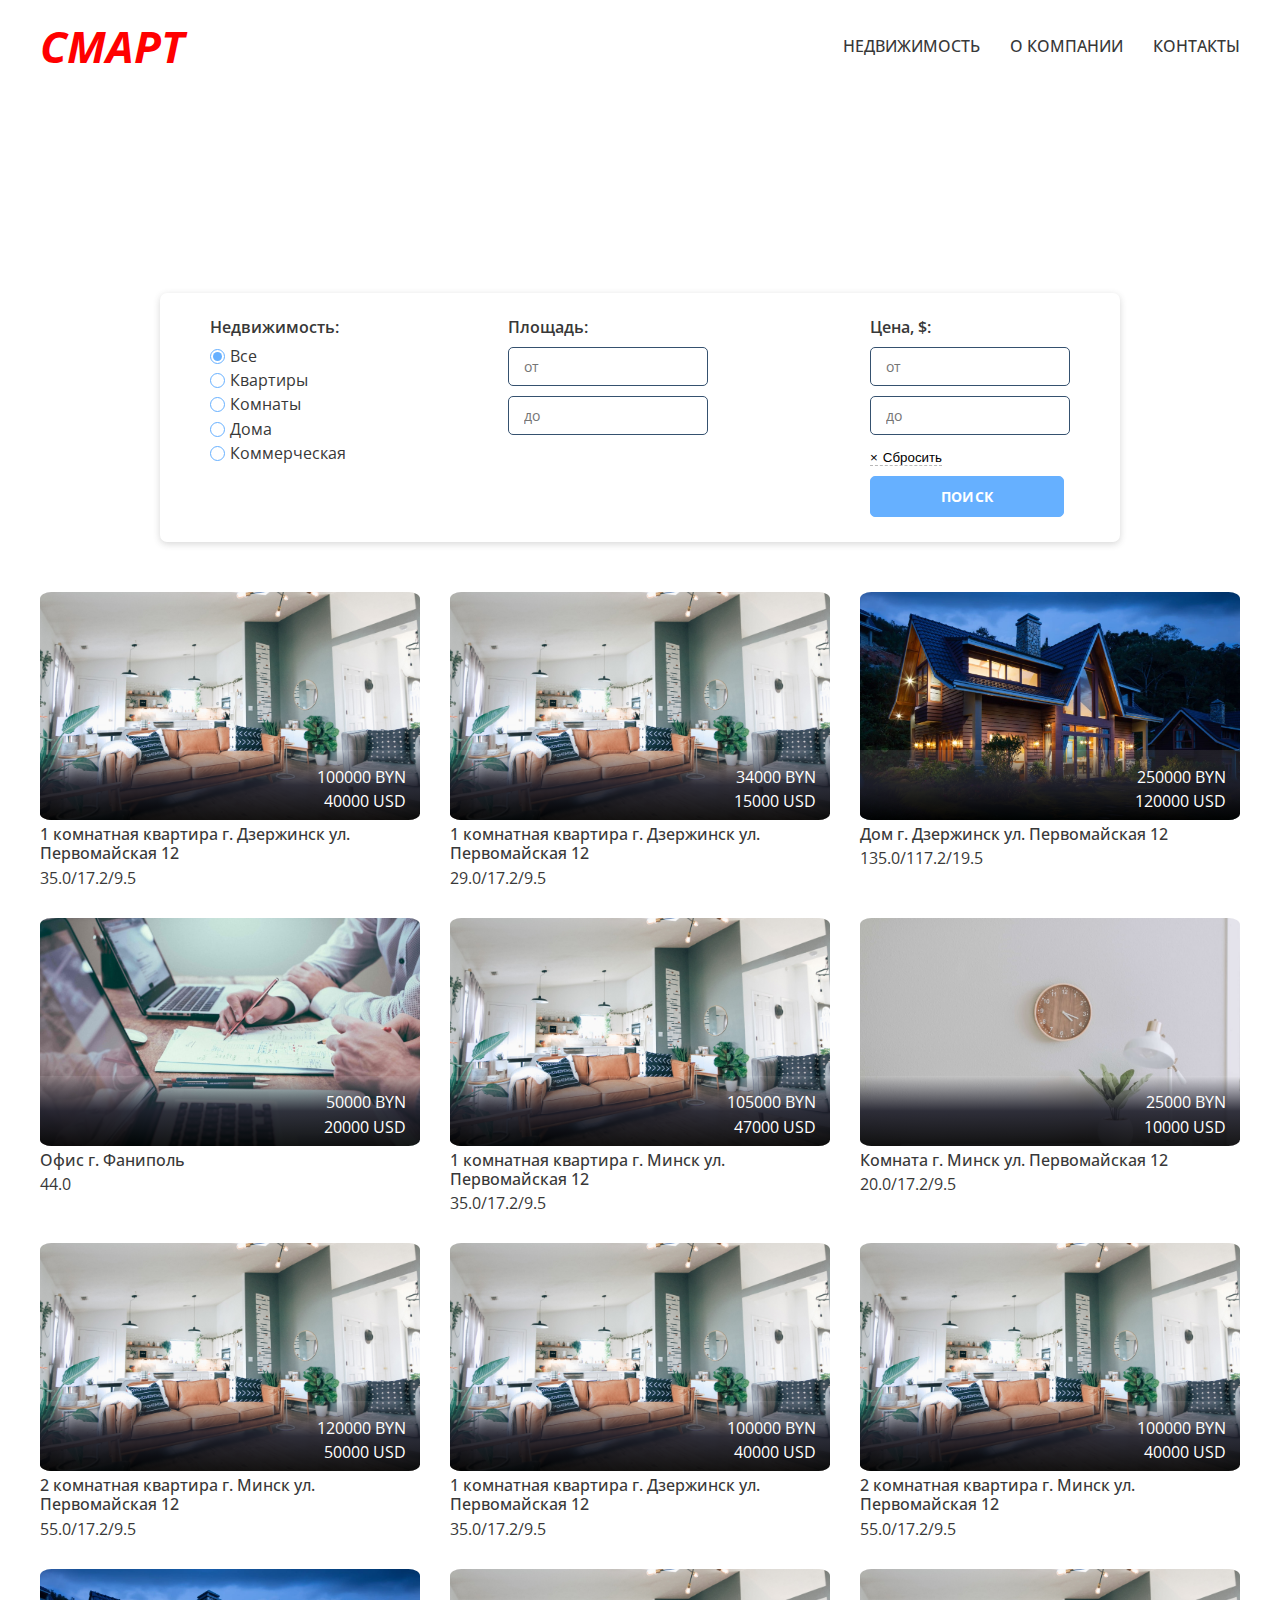
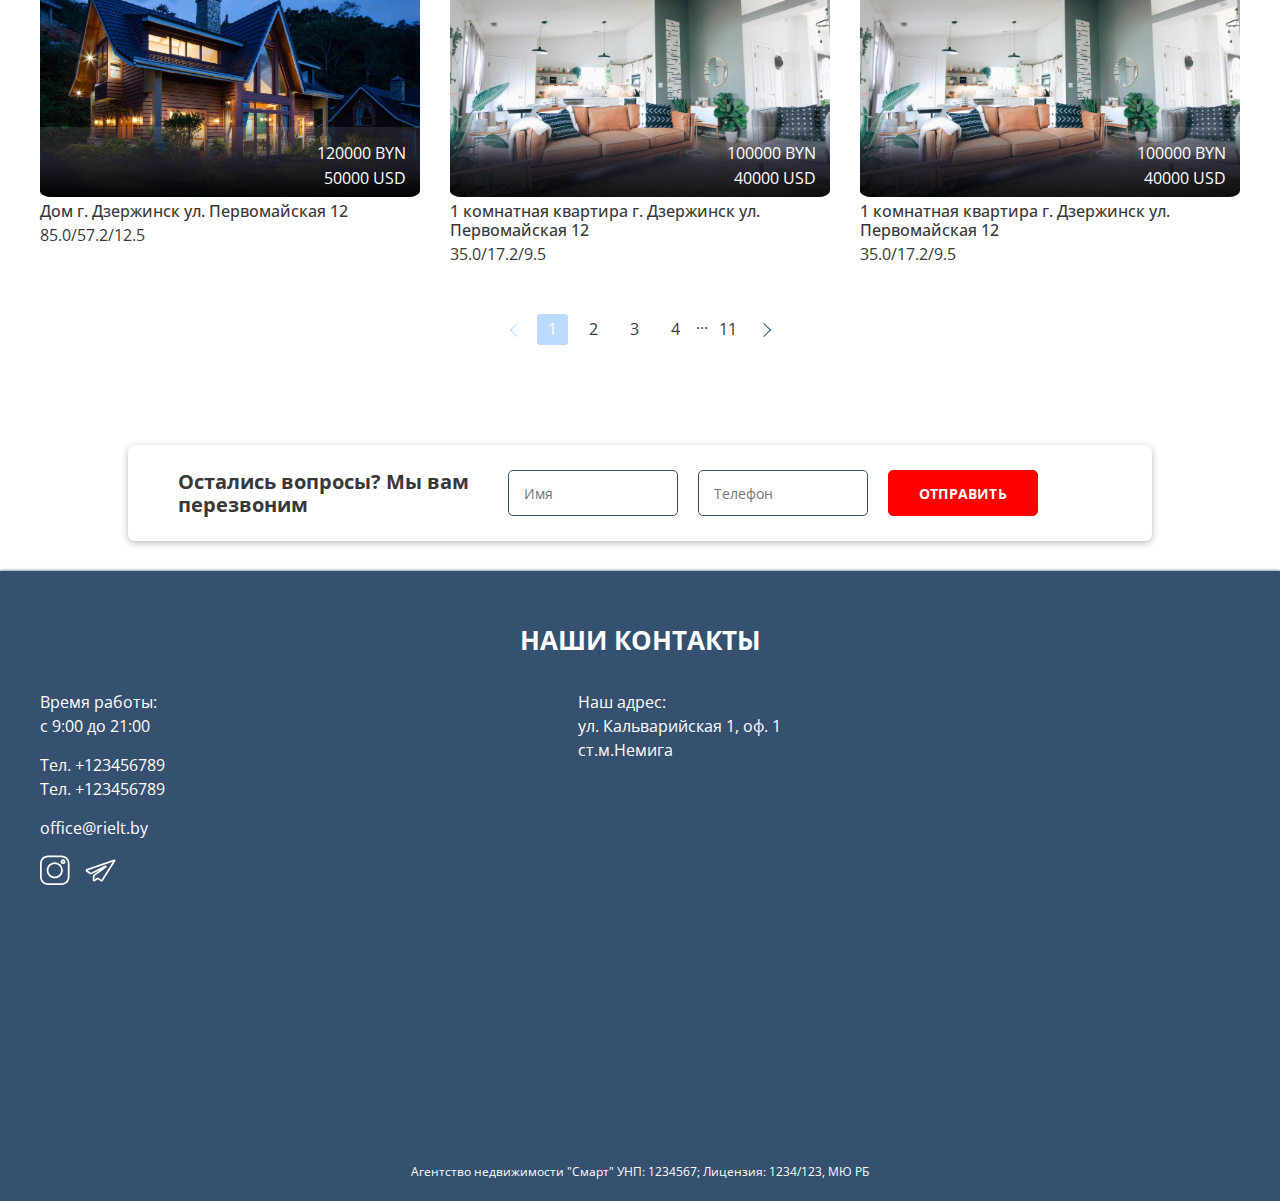
==== commit 30fcc8bb: "add link" ====
--- a/property.html
+++ b/property.html
@@ -21,7 +21,7 @@
                             <a href="property.html" class="menu__link">НЕДВИЖИМОСТЬ</a>
                         </li>
                         <li class="menu__item">
-                            <a href="#" class="menu__link">О КОМПАНИИ</a>
+                            <a href="index.html" class="menu__link">О КОМПАНИИ</a>
                         </li>
                         <li class="menu__item">
                             <a href="#contacts" class="menu__link">КОНТАКТЫ</a>
--- a/css/style.css
+++ b/css/style.css
@@ -936,11 +936,11 @@
   display: flex;
   gap: 50px;
   margin-bottom: 30px;
-  text-align: center;
 }
 
 @media (max-width: 768px) {
   .footer__content-cols {
+    text-align: center;
     -webkit-box-orient: vertical;
     -webkit-box-direction: normal;
         -ms-flex-direction: column;
@@ -960,9 +960,14 @@
   display: -ms-flexbox;
   display: flex;
   gap: 15px;
-  -webkit-box-pack: center;
-      -ms-flex-pack: center;
-          justify-content: center;
+}
+
+@media (max-width: 768px) {
+  .footer__social {
+    -webkit-box-pack: center;
+        -ms-flex-pack: center;
+            justify-content: center;
+  }
 }
 
 .footer__copyright {
